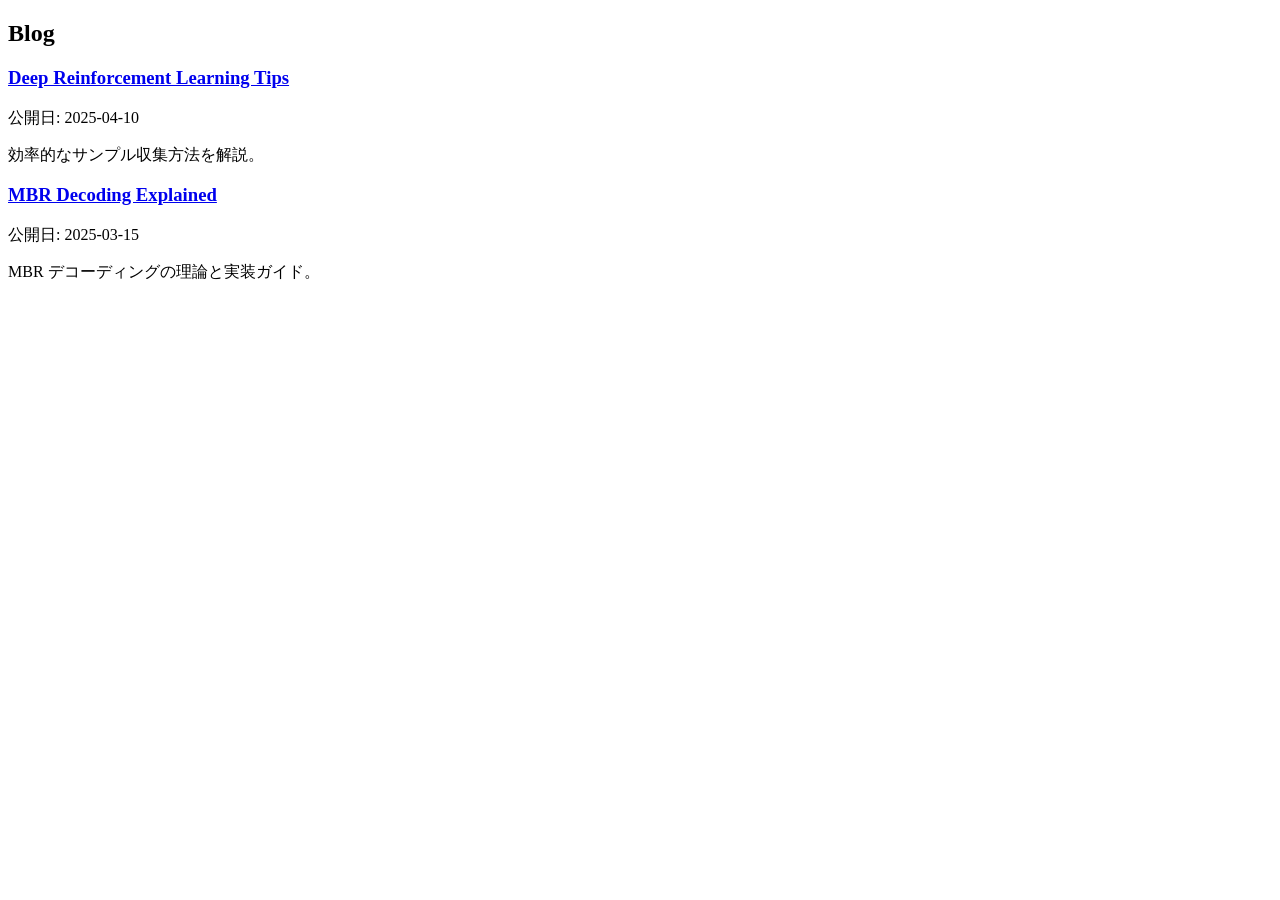
==== blog/index.html @ df0d0800 "add" ====
<!DOCTYPE html>
<html lang="ja">
<head>
  <!-- head部分は index.html と同じ -->
</head>
<body>
  <!-- header, nav は同じ -->
  
  <section id="blog-list" class="card">
    <h2>Blog</h2>
    <div class="grid">
      <div class="card">
        <h3><a href="post-deep-rl.html">Deep Reinforcement Learning Tips</a></h3>
        <p>公開日: 2025-04-10</p>
        <p>効率的なサンプル収集方法を解説。</p>
      </div>
      <div class="card">
        <h3><a href="post-mbr.html">MBR Decoding Explained</a></h3>
        <p>公開日: 2025-03-15</p>
        <p>MBR デコーディングの理論と実装ガイド。</p>
      </div>
    </div>
  </section>

  <!-- footer は同じ -->
</body>
</html>
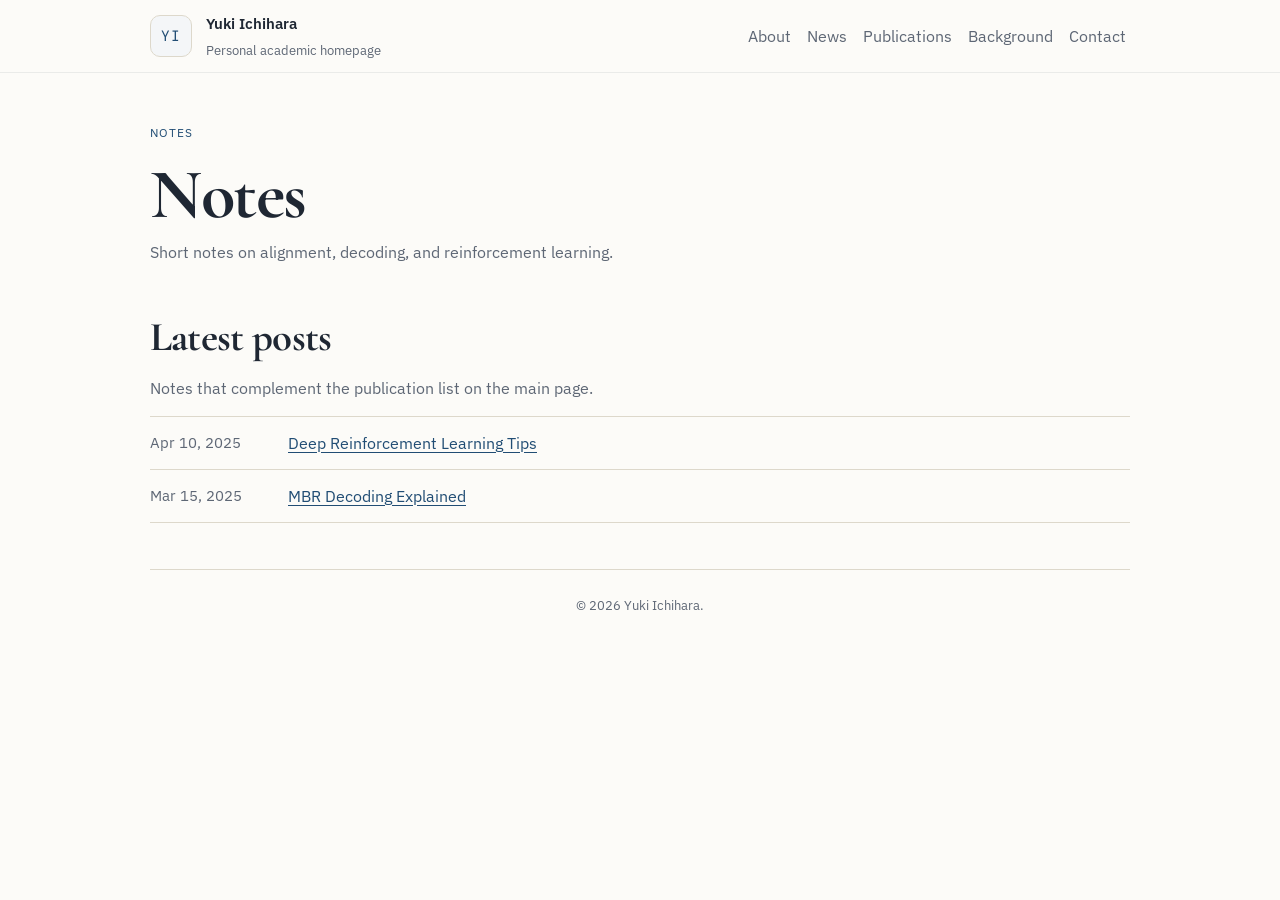
==== commit ad7fb4c2: "add" ====
--- a/blog/index.html
+++ b/blog/index.html
@@ -1,27 +1,83 @@
 <!DOCTYPE html>
-<html lang="ja">
+<html lang="en">
 <head>
-  <!-- head部分は index.html と同じ -->
+  <meta charset="UTF-8" />
+  <meta name="viewport" content="width=device-width, initial-scale=1" />
+  <meta
+    name="description"
+    content="Research notes by Yuki Ichihara on language model alignment, decoding, and reinforcement learning."
+  />
+  <title>Notes | Yuki Ichihara</title>
+  <link rel="preconnect" href="https://fonts.googleapis.com" />
+  <link rel="preconnect" href="https://fonts.gstatic.com" crossorigin />
+  <link
+    href="https://fonts.googleapis.com/css2?family=Cormorant+Garamond:wght@500;600;700&family=IBM+Plex+Sans:wght@400;500;600;700&family=JetBrains+Mono:wght@400;600&display=swap"
+    rel="stylesheet"
+  />
+  <link rel="stylesheet" href="../site.css" />
 </head>
 <body>
-  <!-- header, nav は同じ -->
-  
-  <section id="blog-list" class="card">
-    <h2>Blog</h2>
-    <div class="grid">
-      <div class="card">
-        <h3><a href="post-deep-rl.html">Deep Reinforcement Learning Tips</a></h3>
-        <p>公開日: 2025-04-10</p>
-        <p>効率的なサンプル収集方法を解説。</p>
+  <header class="site-header">
+    <div class="shell site-header-inner">
+      <a class="brand" href="../index.en.html" aria-label="Yuki Ichihara home">
+        <span class="brand-mark">YI</span>
+        <span class="brand-copy">
+          <strong>Yuki Ichihara</strong>
+          <span>Personal academic homepage</span>
+        </span>
+      </a>
+      <nav class="site-nav" data-nav aria-label="Primary navigation">
+        <a href="../index.en.html#about">About</a>
+        <a href="../index.en.html#news">News</a>
+        <a href="../index.en.html#work">Publications</a>
+        <a href="../index.en.html#timeline">Background</a>
+        <a href="../index.en.html#contact">Contact</a>
+      </nav>
+    </div>
+  </header>
+
+  <main>
+    <section class="hero">
+      <div class="shell">
+        <div class="hero-card" data-reveal>
+          <span class="eyebrow">Notes</span>
+          <h1 class="page-title">Notes</h1>
+          <p class="page-lead">
+            Short notes on alignment, decoding, and reinforcement learning.
+          </p>
+        </div>
       </div>
-      <div class="card">
-        <h3><a href="post-mbr.html">MBR Decoding Explained</a></h3>
-        <p>公開日: 2025-03-15</p>
-        <p>MBR デコーディングの理論と実装ガイド。</p>
+    </section>
+
+    <section class="section">
+      <div class="shell">
+        <div class="section-heading" data-reveal>
+          <div>
+            <h2>Latest posts</h2>
+            <p>
+              Notes that complement the publication list on the main page.
+            </p>
+          </div>
+        </div>
+
+        <div class="post-table" data-reveal>
+          <div class="post-row">
+            <time>Apr 10, 2025</time>
+            <a href="post-deep-rl.html">Deep Reinforcement Learning Tips</a>
+          </div>
+          <div class="post-row">
+            <time>Mar 15, 2025</time>
+            <a href="post-mbr.html">MBR Decoding Explained</a>
+          </div>
+        </div>
       </div>
-    </div>
-  </section>
+    </section>
+  </main>
 
-  <!-- footer は同じ -->
+  <footer class="site-footer shell">
+    <small>&copy; 2026 Yuki Ichihara.</small>
+  </footer>
+
+  <script src="../site.js"></script>
 </body>
 </html>
--- a/site.css
+++ b/site.css
@@ -0,0 +1,840 @@
+:root {
+  --bg: #f8f7f3;
+  --bg-soft: #f1efe8;
+  --panel: #ffffff;
+  --panel-strong: #ffffff;
+  --text: #1f2733;
+  --muted: #5e6775;
+  --accent: #214d74;
+  --accent-soft: #edf2f7;
+  --border: #ddd8cb;
+  --shadow: 0 8px 24px rgba(31, 39, 51, 0.05);
+  --radius-xl: 18px;
+  --radius-lg: 14px;
+  --radius-md: 10px;
+  --max-width: 980px;
+  --nav-height: 72px;
+}
+
+*,
+*::before,
+*::after {
+  box-sizing: border-box;
+}
+
+html {
+  scroll-behavior: smooth;
+  scroll-padding-top: calc(var(--nav-height) + 18px);
+}
+
+body {
+  margin: 0;
+  min-height: 100vh;
+  background: #fcfbf8;
+  color: var(--text);
+  font-family: "IBM Plex Sans", sans-serif;
+  line-height: 1.75;
+  -webkit-font-smoothing: antialiased;
+  text-rendering: optimizeLegibility;
+}
+
+[id] {
+  scroll-margin-top: calc(var(--nav-height) + 18px);
+}
+
+a {
+  color: inherit;
+  text-decoration: none;
+}
+
+a:focus-visible,
+button:focus-visible {
+  outline: 2px solid var(--accent);
+  outline-offset: 3px;
+}
+
+img {
+  display: block;
+  max-width: 100%;
+}
+
+button {
+  font: inherit;
+}
+
+.shell {
+  width: min(calc(100% - 32px), var(--max-width));
+  margin: 0 auto;
+}
+
+.site-header {
+  position: sticky;
+  top: 0;
+  z-index: 30;
+  background: rgba(252, 251, 248, 0.94);
+  backdrop-filter: blur(8px);
+  border-bottom: 1px solid rgba(31, 39, 51, 0.08);
+}
+
+.site-header-inner {
+  min-height: var(--nav-height);
+  display: flex;
+  align-items: center;
+  justify-content: space-between;
+  gap: 24px;
+}
+
+.brand {
+  display: inline-flex;
+  align-items: center;
+  gap: 14px;
+}
+
+.brand-mark {
+  width: 42px;
+  height: 42px;
+  border-radius: 10px;
+  border: 1px solid var(--border);
+  background: #f4f6f8;
+  color: var(--accent);
+  display: grid;
+  place-items: center;
+  font-family: "JetBrains Mono", monospace;
+  font-size: 0.9rem;
+  letter-spacing: 0.08em;
+}
+
+.brand-copy {
+  display: flex;
+  flex-direction: column;
+  gap: 2px;
+}
+
+.brand-copy strong {
+  font-size: 0.96rem;
+  font-weight: 600;
+}
+
+.brand-copy span {
+  color: var(--muted);
+  font-size: 0.84rem;
+}
+
+.site-nav {
+  display: flex;
+  align-items: center;
+  gap: 8px;
+  flex-wrap: wrap;
+}
+
+.site-nav a {
+  padding: 8px 4px;
+  border-radius: 0;
+  color: var(--muted);
+  border-bottom: 1px solid transparent;
+  transition: color 160ms ease, border-color 160ms ease;
+}
+
+.site-nav a:hover,
+.site-nav a.is-active {
+  color: var(--accent);
+  background: transparent;
+  border-color: var(--accent);
+}
+
+.site-nav a:focus-visible,
+.button:focus-visible,
+.button-secondary:focus-visible,
+.card-link:focus-visible,
+.pub-link:focus-visible,
+.chip:focus-visible {
+  outline: none;
+  border-color: var(--accent);
+}
+
+.hero {
+  padding: 44px 0 18px;
+}
+
+.about-layout {
+  display: grid;
+  grid-template-columns: minmax(0, 1fr) 220px;
+  gap: 28px;
+  align-items: start;
+}
+
+.about-main {
+  min-width: 0;
+}
+
+.about-side {
+  display: flex;
+  justify-content: flex-end;
+}
+
+.hero-grid {
+  display: grid;
+  grid-template-columns: minmax(0, 1.55fr) minmax(240px, 0.75fr);
+  gap: 28px;
+  align-items: start;
+}
+
+.hero-card,
+.glass-card {
+  border-radius: 0;
+  background: transparent;
+  border: 0;
+  box-shadow: none;
+}
+
+.hero-card {
+  padding: 0;
+}
+
+.eyebrow {
+  display: inline-flex;
+  align-items: center;
+  padding: 0 0 6px;
+  border-radius: 0;
+  background: transparent;
+  color: var(--accent);
+  font-size: 0.78rem;
+  letter-spacing: 0.08em;
+  text-transform: uppercase;
+}
+
+.hero-subtitle {
+  margin: 4px 0 18px;
+  color: var(--muted);
+  font-size: 1.02rem;
+}
+
+.hero-links {
+  display: flex;
+  flex-wrap: wrap;
+  gap: 10px;
+  align-items: center;
+  margin: 0 0 16px;
+  color: var(--muted);
+}
+
+.inline-link {
+  color: var(--accent);
+  text-decoration: underline;
+  text-underline-offset: 0.16em;
+}
+
+.hero h1,
+.page-title {
+  margin: 10px 0 8px;
+  font-family: "Cormorant Garamond", serif;
+  font-size: clamp(3rem, 6vw, 4.4rem);
+  line-height: 1;
+  letter-spacing: -0.02em;
+}
+
+.hero p.lead,
+.page-lead {
+  max-width: 700px;
+  margin: 0;
+  font-size: 1rem;
+  color: var(--muted);
+}
+
+.hero-actions {
+  margin-top: 18px;
+  display: flex;
+  flex-wrap: wrap;
+  gap: 14px;
+}
+
+.button,
+.button-secondary {
+  display: inline-flex;
+  align-items: center;
+  justify-content: center;
+  gap: 10px;
+  min-height: auto;
+  padding: 0 0 2px;
+  border-radius: 0;
+  border: 0;
+  border-bottom: 1px solid transparent;
+  transition: color 160ms ease, border-color 160ms ease;
+}
+
+.button {
+  background: transparent;
+  color: var(--accent);
+  font-weight: 600;
+}
+
+.button-secondary {
+  background: transparent;
+  color: var(--text);
+}
+
+.button:hover,
+.button-secondary:hover,
+.chip:hover,
+.pub-link:hover,
+.card-link:hover {
+  border-color: currentColor;
+}
+
+.hero-meta {
+  height: auto;
+  padding: 0;
+  display: grid;
+  gap: 14px;
+}
+
+.portrait {
+  border-radius: 8px;
+  overflow: hidden;
+  border: 1px solid var(--border);
+  background: var(--bg-soft);
+}
+
+.portrait-academic {
+  width: 220px;
+}
+
+.hero-stack {
+  display: grid;
+  gap: 12px;
+}
+
+.hero-stat {
+  display: grid;
+  grid-template-columns: 72px 1fr;
+  gap: 10px;
+  align-items: start;
+  padding-top: 10px;
+  border-top: 1px solid var(--border);
+}
+
+.hero-stat:first-of-type {
+  border-top: 0;
+  padding-top: 0;
+}
+
+.hero-stat span {
+  color: var(--accent);
+  font-family: "JetBrains Mono", monospace;
+  font-size: 0.8rem;
+}
+
+.hero-stat strong {
+  display: block;
+  margin-bottom: 4px;
+  font-size: 1rem;
+}
+
+.section {
+  padding: 18px 0;
+}
+
+.section-heading {
+  display: flex;
+  align-items: end;
+  justify-content: space-between;
+  gap: 20px;
+  margin-bottom: 14px;
+}
+
+.section-heading h2 {
+  margin: 0;
+  font-family: "Cormorant Garamond", serif;
+  font-size: clamp(2rem, 4vw, 2.55rem);
+  letter-spacing: -0.02em;
+}
+
+.section-heading p {
+  max-width: 560px;
+  margin: 0;
+  color: var(--muted);
+}
+
+.news-table,
+.post-table {
+  display: grid;
+  border-top: 1px solid var(--border);
+}
+
+.news-row,
+.post-row {
+  display: grid;
+  grid-template-columns: 120px 1fr;
+  gap: 18px;
+  padding: 12px 0;
+  border-bottom: 1px solid var(--border);
+}
+
+.news-row time,
+.post-row time {
+  color: var(--muted);
+  font-size: 0.95rem;
+  white-space: nowrap;
+}
+
+.post-row a {
+  color: var(--accent);
+  text-decoration: underline;
+  text-underline-offset: 0.16em;
+}
+
+.grid-3,
+.grid-2 {
+  display: grid;
+  gap: 16px;
+}
+
+.grid-3 {
+  grid-template-columns: repeat(3, minmax(0, 1fr));
+}
+
+.grid-2 {
+  grid-template-columns: repeat(2, minmax(0, 1fr));
+}
+
+.feature-card,
+.timeline-card,
+.post-card,
+.quick-card,
+.pub-card,
+.contact-card {
+  border-radius: 8px;
+  background: var(--panel);
+  border: 1px solid var(--border);
+  box-shadow: none;
+}
+
+.feature-card,
+.timeline-card,
+.post-card,
+.quick-card,
+.contact-card {
+  padding: 20px;
+}
+
+.feature-card h3,
+.timeline-card h3,
+.post-card h3,
+.quick-card h3,
+.contact-card h3 {
+  margin: 0 0 10px;
+  font-size: 1.08rem;
+}
+
+.feature-card p,
+.timeline-card p,
+.post-card p,
+.quick-card p,
+.contact-card p,
+.card-list,
+.meta-list {
+  color: var(--muted);
+}
+
+.tag-row,
+.meta-list,
+.filter-row,
+.pub-actions,
+.inline-links {
+  display: flex;
+  flex-wrap: wrap;
+  gap: 10px;
+}
+
+.tag,
+.chip,
+.venue-pill {
+  display: inline-flex;
+  align-items: center;
+  gap: 8px;
+  padding: 6px 11px;
+  border-radius: 999px;
+  font-size: 0.83rem;
+}
+
+.tag,
+.venue-pill {
+  color: var(--muted);
+  background: #f7f6f2;
+  border: 1px solid var(--border);
+}
+
+.chip {
+  cursor: pointer;
+  color: var(--muted);
+  background: #fbfaf7;
+  border: 1px solid var(--border);
+}
+
+.chip.is-active {
+  color: var(--accent);
+  background: var(--accent-soft);
+  border-color: #cfd8e2;
+}
+
+.publication-board {
+  display: grid;
+  gap: 12px;
+}
+
+.pub-list {
+  margin: 0;
+  padding-left: 1.4rem;
+}
+
+.pub-entry {
+  padding: 0 0 18px 8px;
+  margin-bottom: 18px;
+  border-bottom: 1px solid var(--border);
+}
+
+.pub-entry:last-child {
+  margin-bottom: 0;
+}
+
+.pub-entry-title {
+  font-size: 1.06rem;
+  line-height: 1.5;
+  font-weight: 600;
+  margin-bottom: 6px;
+}
+
+.pub-entry-authors,
+.pub-entry-venue {
+  color: var(--muted);
+  margin-bottom: 6px;
+}
+
+.pub-card {
+  padding: 14px 0;
+  display: grid;
+  grid-template-columns: 112px minmax(0, 1fr);
+  gap: 18px;
+  border-left: 0;
+  border-right: 0;
+  border-top: 0;
+  border-radius: 0;
+}
+
+.pub-card[hidden] {
+  display: none;
+}
+
+.pub-thumb {
+  width: 100%;
+  height: 100%;
+  min-height: 96px;
+  object-fit: cover;
+  border-radius: 6px;
+  border: 1px solid var(--border);
+  background: var(--bg-soft);
+}
+
+.pub-copy h3 {
+  margin: 0 0 6px;
+  font-size: 1.08rem;
+  line-height: 1.45;
+}
+
+.pub-meta {
+  color: var(--muted);
+  margin-bottom: 10px;
+}
+
+.pub-copy p {
+  margin: 0 0 10px;
+  color: #465063;
+}
+
+.pub-link,
+.card-link {
+  display: inline-flex;
+  align-items: center;
+  gap: 8px;
+  padding: 0 0 2px;
+  border-radius: 0;
+  border: 0;
+  border-bottom: 1px solid transparent;
+  color: var(--accent);
+  background: transparent;
+}
+
+.pub-note {
+  display: inline-flex;
+  align-items: center;
+  padding: 0;
+  border-radius: 0;
+  border: 0;
+  color: var(--muted);
+  background: transparent;
+}
+
+.metrics {
+  display: grid;
+  gap: 12px;
+}
+
+.metric {
+  padding: 14px 0;
+  border-radius: 0;
+  background: transparent;
+  border: 1px solid var(--border);
+  border-left: 0;
+  border-right: 0;
+}
+
+.metric:first-child {
+  padding-top: 0;
+  border-top: 0;
+}
+
+.metric strong {
+  display: block;
+  margin-bottom: 6px;
+  font-family: "JetBrains Mono", monospace;
+  color: var(--accent);
+}
+
+.timeline {
+  display: grid;
+  gap: 14px;
+}
+
+.timeline-item {
+  display: grid;
+  grid-template-columns: 140px 1fr;
+  gap: 16px;
+  padding-top: 14px;
+  border-top: 1px solid var(--border);
+}
+
+.timeline-item:first-child {
+  padding-top: 0;
+  border-top: 0;
+}
+
+.timeline-item time {
+  color: var(--accent);
+  font-family: "JetBrains Mono", monospace;
+  font-size: 0.83rem;
+}
+
+.timeline-item strong {
+  display: block;
+  margin-bottom: 4px;
+}
+
+.note-banner {
+  padding: 16px 0 0;
+  border-radius: 0;
+  background: transparent;
+  border: 0;
+  border-top: 1px solid var(--border);
+  box-shadow: none;
+}
+
+.article-shell {
+  padding: 32px 0 64px;
+}
+
+.article-card {
+  width: min(calc(100% - 32px), 820px);
+  margin: 0 auto;
+  padding: 28px 0 0;
+  border-radius: 0;
+  background: #fff;
+  border: 0;
+  box-shadow: none;
+}
+
+.article-card .meta-list {
+  margin-bottom: 22px;
+}
+
+.article-card h1 {
+  margin: 16px 0 14px;
+  font-family: "Cormorant Garamond", serif;
+  font-size: clamp(2.6rem, 6vw, 3.8rem);
+  line-height: 1;
+  letter-spacing: -0.03em;
+}
+
+.article-card h2 {
+  margin: 30px 0 12px;
+  font-family: "Cormorant Garamond", serif;
+  font-size: 1.9rem;
+  letter-spacing: -0.02em;
+}
+
+.article-card p,
+.article-card li {
+  color: #35425a;
+}
+
+.article-card ul,
+.article-card ol {
+  padding-left: 1.35rem;
+}
+
+.article-card pre {
+  margin: 18px 0;
+  padding: 16px 18px;
+  overflow-x: auto;
+  border-radius: 6px;
+  background: #172033;
+  border: 1px solid #22304d;
+  color: #edf3ff;
+}
+
+.article-card code,
+.mono {
+  font-family: "JetBrains Mono", monospace;
+  font-size: 0.93em;
+}
+
+.article-back {
+  display: inline-flex;
+  align-items: center;
+  gap: 10px;
+  color: var(--muted);
+}
+
+.article-back:hover {
+  color: var(--accent);
+}
+
+.article-back:focus-visible {
+  outline: 2px solid var(--accent);
+  outline-offset: 4px;
+}
+
+.article-card a {
+  color: var(--accent);
+  text-decoration: underline;
+  text-underline-offset: 0.16em;
+}
+
+.article-card a:hover {
+  color: #173f61;
+}
+
+.contact-grid {
+  display: grid;
+  grid-template-columns: minmax(0, 1.2fr) minmax(240px, 0.8fr);
+  gap: 18px;
+}
+
+.contact-list {
+  display: grid;
+  gap: 12px;
+}
+
+.contact-line {
+  display: flex;
+  flex-wrap: wrap;
+  gap: 10px;
+  align-items: center;
+}
+
+.contact-label {
+  min-width: 96px;
+  color: var(--muted);
+}
+
+.site-footer {
+  padding: 20px 0 36px;
+  color: var(--muted);
+  text-align: center;
+  border-top: 1px solid var(--border);
+  margin-top: 28px;
+}
+
+[data-reveal] {
+  opacity: 1;
+  transform: none;
+}
+
+@media (max-width: 960px) {
+  .about-layout,
+  .hero-grid,
+  .grid-3,
+  .grid-2,
+  .contact-grid,
+  .pub-card,
+  .timeline-item {
+    grid-template-columns: 1fr;
+  }
+
+  .hero-card,
+  .hero-meta,
+  .feature-card,
+  .timeline-card,
+  .post-card,
+  .quick-card,
+  .pub-card,
+  .contact-card,
+  .article-card {
+    padding: 18px;
+  }
+
+  .pub-thumb {
+    min-height: 150px;
+  }
+}
+
+@media (max-width: 760px) {
+  .site-header-inner {
+    padding: 14px 0;
+    align-items: flex-start;
+    flex-wrap: wrap;
+  }
+
+  .site-nav {
+    display: flex;
+    width: 100%;
+    padding-top: 12px;
+  }
+
+  .site-nav a {
+    width: auto;
+    padding: 6px 0;
+  }
+
+  .hero {
+    padding-top: 28px;
+  }
+
+  .news-row,
+  .post-row {
+    grid-template-columns: 1fr;
+    gap: 6px;
+  }
+
+  .hero h1,
+  .page-title {
+    font-size: clamp(2.3rem, 12vw, 3.6rem);
+  }
+
+  .section-heading {
+    align-items: start;
+    flex-direction: column;
+  }
+
+  .article-shell {
+    padding-top: 28px;
+  }
+
+  .article-card {
+    width: min(calc(100% - 20px), 820px);
+    padding: 24px 20px 26px;
+  }
+
+  .portrait-academic {
+    width: min(220px, 100%);
+  }
+}
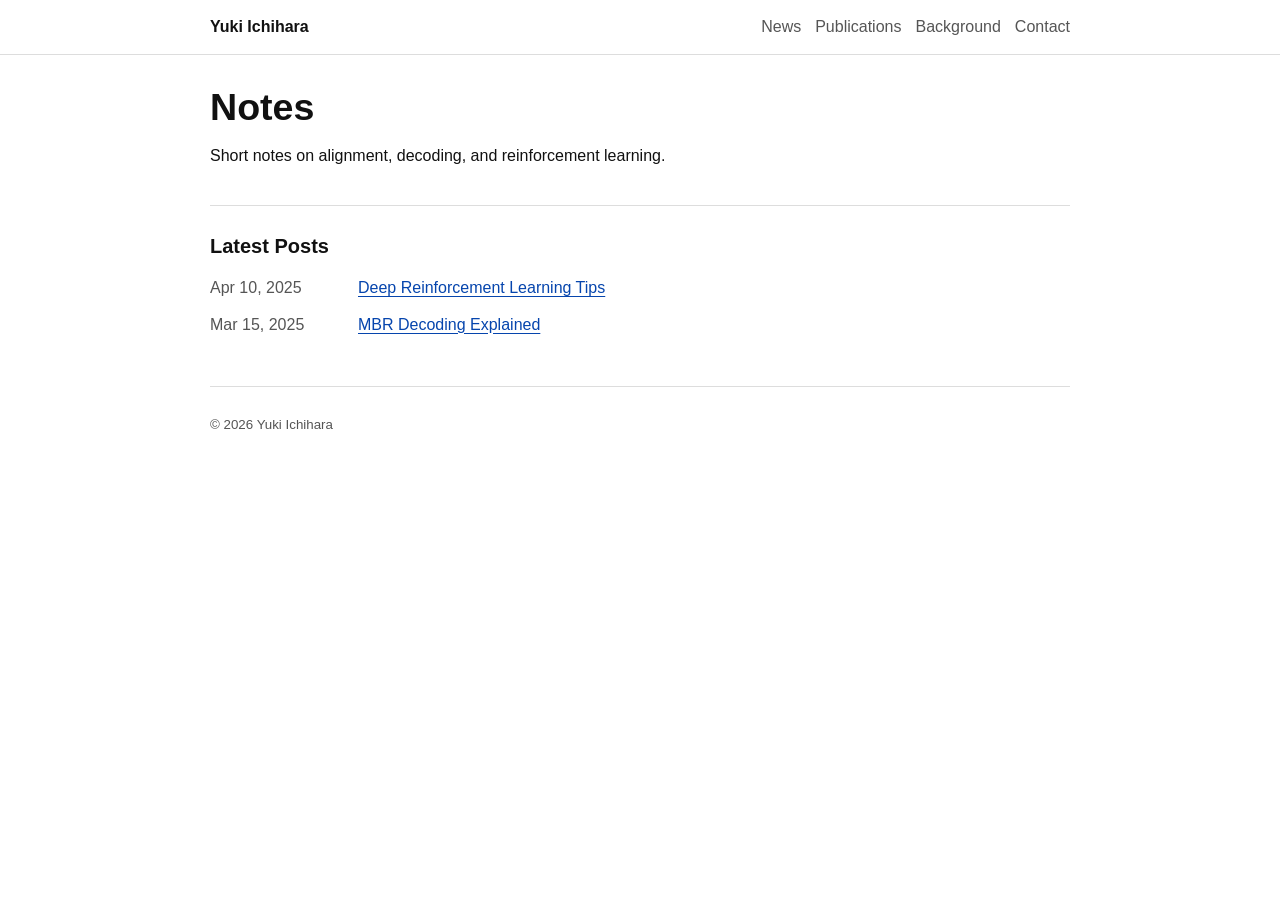
==== commit 9c9fd164: "add" ====
--- a/blog/index.html
+++ b/blog/index.html
@@ -8,76 +8,46 @@
     content="Research notes by Yuki Ichihara on language model alignment, decoding, and reinforcement learning."
   />
   <title>Notes | Yuki Ichihara</title>
-  <link rel="preconnect" href="https://fonts.googleapis.com" />
-  <link rel="preconnect" href="https://fonts.gstatic.com" crossorigin />
-  <link
-    href="https://fonts.googleapis.com/css2?family=Cormorant+Garamond:wght@500;600;700&family=IBM+Plex+Sans:wght@400;500;600;700&family=JetBrains+Mono:wght@400;600&display=swap"
-    rel="stylesheet"
-  />
   <link rel="stylesheet" href="../site.css" />
 </head>
 <body>
   <header class="site-header">
-    <div class="shell site-header-inner">
-      <a class="brand" href="../index.en.html" aria-label="Yuki Ichihara home">
-        <span class="brand-mark">YI</span>
-        <span class="brand-copy">
-          <strong>Yuki Ichihara</strong>
-          <span>Personal academic homepage</span>
-        </span>
-      </a>
-      <nav class="site-nav" data-nav aria-label="Primary navigation">
-        <a href="../index.en.html#about">About</a>
+    <div class="shell header-row">
+      <a class="site-title" href="../index.en.html">Yuki Ichihara</a>
+      <nav class="site-nav" aria-label="Primary navigation">
         <a href="../index.en.html#news">News</a>
-        <a href="../index.en.html#work">Publications</a>
-        <a href="../index.en.html#timeline">Background</a>
+        <a href="../index.en.html#publications">Publications</a>
+        <a href="../index.en.html#background">Background</a>
         <a href="../index.en.html#contact">Contact</a>
       </nav>
     </div>
   </header>
 
-  <main>
-    <section class="hero">
-      <div class="shell">
-        <div class="hero-card" data-reveal>
-          <span class="eyebrow">Notes</span>
-          <h1 class="page-title">Notes</h1>
-          <p class="page-lead">
-            Short notes on alignment, decoding, and reinforcement learning.
-          </p>
-        </div>
+  <main class="shell">
+    <section class="intro">
+      <div>
+        <h1>Notes</h1>
+        <p>Short notes on alignment, decoding, and reinforcement learning.</p>
       </div>
     </section>
 
-    <section class="section">
-      <div class="shell">
-        <div class="section-heading" data-reveal>
-          <div>
-            <h2>Latest posts</h2>
-            <p>
-              Notes that complement the publication list on the main page.
-            </p>
-          </div>
-        </div>
-
-        <div class="post-table" data-reveal>
-          <div class="post-row">
-            <time>Apr 10, 2025</time>
-            <a href="post-deep-rl.html">Deep Reinforcement Learning Tips</a>
-          </div>
-          <div class="post-row">
-            <time>Mar 15, 2025</time>
-            <a href="post-mbr.html">MBR Decoding Explained</a>
-          </div>
-        </div>
+    <section>
+      <h2>Latest Posts</h2>
+      <div class="dated-list">
+        <p>
+          <time>Apr 10, 2025</time>
+          <a href="post-deep-rl.html">Deep Reinforcement Learning Tips</a>
+        </p>
+        <p>
+          <time>Mar 15, 2025</time>
+          <a href="post-mbr.html">MBR Decoding Explained</a>
+        </p>
       </div>
     </section>
   </main>
 
   <footer class="site-footer shell">
-    <small>&copy; 2026 Yuki Ichihara.</small>
+    <small>&copy; 2026 Yuki Ichihara</small>
   </footer>
-
-  <script src="../site.js"></script>
 </body>
 </html>
--- a/site.css
+++ b/site.css
@@ -1,19 +1,10 @@
 :root {
-  --bg: #f8f7f3;
-  --bg-soft: #f1efe8;
-  --panel: #ffffff;
-  --panel-strong: #ffffff;
-  --text: #1f2733;
-  --muted: #5e6775;
-  --accent: #214d74;
-  --accent-soft: #edf2f7;
-  --border: #ddd8cb;
-  --shadow: 0 8px 24px rgba(31, 39, 51, 0.05);
-  --radius-xl: 18px;
-  --radius-lg: 14px;
-  --radius-md: 10px;
-  --max-width: 980px;
-  --nav-height: 72px;
+  --bg: #ffffff;
+  --text: #111111;
+  --muted: #555555;
+  --link: #0645ad;
+  --border: #dddddd;
+  --shell: 860px;
 }
 
 *,
@@ -24,33 +15,15 @@
 
 html {
   scroll-behavior: smooth;
-  scroll-padding-top: calc(var(--nav-height) + 18px);
 }
 
 body {
   margin: 0;
-  min-height: 100vh;
-  background: #fcfbf8;
+  background: var(--bg);
   color: var(--text);
-  font-family: "IBM Plex Sans", sans-serif;
-  line-height: 1.75;
-  -webkit-font-smoothing: antialiased;
-  text-rendering: optimizeLegibility;
-}
-
-[id] {
-  scroll-margin-top: calc(var(--nav-height) + 18px);
-}
-
-a {
-  color: inherit;
-  text-decoration: none;
-}
-
-a:focus-visible,
-button:focus-visible {
-  outline: 2px solid var(--accent);
-  outline-offset: 3px;
+  font-family: -apple-system, BlinkMacSystemFont, "Segoe UI", sans-serif;
+  font-size: 16px;
+  line-height: 1.65;
 }
 
 img {
@@ -58,783 +31,252 @@
   max-width: 100%;
 }
 
-button {
-  font: inherit;
+a {
+  color: var(--link);
+  text-underline-offset: 0.18em;
+}
+
+a:focus-visible {
+  outline: 2px solid var(--link);
+  outline-offset: 3px;
 }
 
 .shell {
-  width: min(calc(100% - 32px), var(--max-width));
+  width: min(calc(100% - 32px), var(--shell));
   margin: 0 auto;
 }
 
 .site-header {
-  position: sticky;
-  top: 0;
-  z-index: 30;
-  background: rgba(252, 251, 248, 0.94);
-  backdrop-filter: blur(8px);
-  border-bottom: 1px solid rgba(31, 39, 51, 0.08);
-}
-
-.site-header-inner {
-  min-height: var(--nav-height);
+  border-bottom: 1px solid var(--border);
+}
+
+.header-row {
   display: flex;
   align-items: center;
   justify-content: space-between;
-  gap: 24px;
-}
-
-.brand {
-  display: inline-flex;
-  align-items: center;
-  gap: 14px;
-}
-
-.brand-mark {
-  width: 42px;
-  height: 42px;
-  border-radius: 10px;
-  border: 1px solid var(--border);
-  background: #f4f6f8;
-  color: var(--accent);
-  display: grid;
-  place-items: center;
-  font-family: "JetBrains Mono", monospace;
-  font-size: 0.9rem;
-  letter-spacing: 0.08em;
-}
-
-.brand-copy {
-  display: flex;
-  flex-direction: column;
-  gap: 2px;
-}
-
-.brand-copy strong {
-  font-size: 0.96rem;
-  font-weight: 600;
-}
-
-.brand-copy span {
-  color: var(--muted);
-  font-size: 0.84rem;
+  gap: 20px;
+  padding: 14px 0;
+}
+
+.site-title {
+  color: var(--text);
+  font-weight: 700;
+  text-decoration: none;
 }
 
 .site-nav {
-  display: flex;
-  align-items: center;
-  gap: 8px;
-  flex-wrap: wrap;
-}
-
-.site-nav a {
-  padding: 8px 4px;
-  border-radius: 0;
-  color: var(--muted);
-  border-bottom: 1px solid transparent;
-  transition: color 160ms ease, border-color 160ms ease;
-}
-
-.site-nav a:hover,
-.site-nav a.is-active {
-  color: var(--accent);
-  background: transparent;
-  border-color: var(--accent);
-}
-
-.site-nav a:focus-visible,
-.button:focus-visible,
-.button-secondary:focus-visible,
-.card-link:focus-visible,
-.pub-link:focus-visible,
-.chip:focus-visible {
-  outline: none;
-  border-color: var(--accent);
-}
-
-.hero {
-  padding: 44px 0 18px;
-}
-
-.about-layout {
-  display: grid;
-  grid-template-columns: minmax(0, 1fr) 220px;
-  gap: 28px;
-  align-items: start;
-}
-
-.about-main {
-  min-width: 0;
-}
-
-.about-side {
-  display: flex;
-  justify-content: flex-end;
-}
-
-.hero-grid {
-  display: grid;
-  grid-template-columns: minmax(0, 1.55fr) minmax(240px, 0.75fr);
-  gap: 28px;
-  align-items: start;
-}
-
-.hero-card,
-.glass-card {
-  border-radius: 0;
-  background: transparent;
-  border: 0;
-  box-shadow: none;
-}
-
-.hero-card {
-  padding: 0;
-}
-
-.eyebrow {
-  display: inline-flex;
-  align-items: center;
-  padding: 0 0 6px;
-  border-radius: 0;
-  background: transparent;
-  color: var(--accent);
-  font-size: 0.78rem;
-  letter-spacing: 0.08em;
-  text-transform: uppercase;
-}
-
-.hero-subtitle {
-  margin: 4px 0 18px;
-  color: var(--muted);
-  font-size: 1.02rem;
-}
-
-.hero-links {
-  display: flex;
-  flex-wrap: wrap;
-  gap: 10px;
-  align-items: center;
-  margin: 0 0 16px;
-  color: var(--muted);
-}
-
-.inline-link {
-  color: var(--accent);
-  text-decoration: underline;
-  text-underline-offset: 0.16em;
-}
-
-.hero h1,
-.page-title {
-  margin: 10px 0 8px;
-  font-family: "Cormorant Garamond", serif;
-  font-size: clamp(3rem, 6vw, 4.4rem);
-  line-height: 1;
-  letter-spacing: -0.02em;
-}
-
-.hero p.lead,
-.page-lead {
-  max-width: 700px;
-  margin: 0;
-  font-size: 1rem;
-  color: var(--muted);
-}
-
-.hero-actions {
-  margin-top: 18px;
   display: flex;
   flex-wrap: wrap;
   gap: 14px;
 }
 
-.button,
-.button-secondary {
-  display: inline-flex;
-  align-items: center;
-  justify-content: center;
-  gap: 10px;
-  min-height: auto;
-  padding: 0 0 2px;
-  border-radius: 0;
-  border: 0;
-  border-bottom: 1px solid transparent;
-  transition: color 160ms ease, border-color 160ms ease;
-}
-
-.button {
-  background: transparent;
-  color: var(--accent);
-  font-weight: 600;
-}
-
-.button-secondary {
-  background: transparent;
-  color: var(--text);
-}
-
-.button:hover,
-.button-secondary:hover,
-.chip:hover,
-.pub-link:hover,
-.card-link:hover {
-  border-color: currentColor;
-}
-
-.hero-meta {
-  height: auto;
-  padding: 0;
-  display: grid;
-  gap: 14px;
-}
-
-.portrait {
-  border-radius: 8px;
-  overflow: hidden;
-  border: 1px solid var(--border);
-  background: var(--bg-soft);
-}
-
-.portrait-academic {
-  width: 220px;
-}
-
-.hero-stack {
-  display: grid;
-  gap: 12px;
-}
-
-.hero-stat {
-  display: grid;
-  grid-template-columns: 72px 1fr;
-  gap: 10px;
-  align-items: start;
-  padding-top: 10px;
+.site-nav a {
+  color: var(--muted);
+  text-decoration: none;
+}
+
+.site-nav a:hover {
+  color: var(--link);
+}
+
+main {
+  padding: 32px 0 24px;
+}
+
+section {
+  padding: 24px 0;
   border-top: 1px solid var(--border);
 }
 
-.hero-stat:first-of-type {
+main > section:first-child {
   border-top: 0;
   padding-top: 0;
 }
 
-.hero-stat span {
-  color: var(--accent);
-  font-family: "JetBrains Mono", monospace;
-  font-size: 0.8rem;
-}
-
-.hero-stat strong {
-  display: block;
-  margin-bottom: 4px;
+.intro {
+  display: grid;
+  grid-template-columns: minmax(0, 1fr) 180px;
+  gap: 32px;
+  align-items: start;
+}
+
+h1,
+h2,
+h3,
+p {
+  margin-top: 0;
+}
+
+h1 {
+  margin-bottom: 14px;
+  font-size: 2.35rem;
+  font-weight: 700;
+  line-height: 1.1;
+}
+
+h2 {
+  margin-bottom: 12px;
+  font-size: 1.25rem;
+}
+
+h3 {
+  margin-bottom: 10px;
   font-size: 1rem;
 }
 
-.section {
-  padding: 18px 0;
-}
-
-.section-heading {
-  display: flex;
-  align-items: end;
-  justify-content: space-between;
-  gap: 20px;
-  margin-bottom: 14px;
-}
-
-.section-heading h2 {
+h3:not(:first-child) {
+  margin-top: 24px;
+}
+
+p {
+  margin-bottom: 12px;
+}
+
+.portrait {
+  width: 180px;
+  border: 1px solid var(--border);
+}
+
+.link-row {
+  display: flex;
+  flex-wrap: wrap;
+  gap: 10px 16px;
+}
+
+.dated-list {
+  display: grid;
+  gap: 10px;
+}
+
+.dated-list p {
+  display: grid;
+  grid-template-columns: 130px 1fr;
+  gap: 18px;
   margin: 0;
-  font-family: "Cormorant Garamond", serif;
-  font-size: clamp(2rem, 4vw, 2.55rem);
-  letter-spacing: -0.02em;
-}
-
-.section-heading p {
-  max-width: 560px;
-  margin: 0;
-  color: var(--muted);
-}
-
-.news-table,
-.post-table {
-  display: grid;
-  border-top: 1px solid var(--border);
-}
-
-.news-row,
-.post-row {
-  display: grid;
-  grid-template-columns: 120px 1fr;
-  gap: 18px;
-  padding: 12px 0;
-  border-bottom: 1px solid var(--border);
-}
-
-.news-row time,
-.post-row time {
-  color: var(--muted);
-  font-size: 0.95rem;
+}
+
+time {
+  color: var(--muted);
   white-space: nowrap;
 }
 
-.post-row a {
-  color: var(--accent);
-  text-decoration: underline;
-  text-underline-offset: 0.16em;
-}
-
-.grid-3,
-.grid-2 {
-  display: grid;
-  gap: 16px;
-}
-
-.grid-3 {
-  grid-template-columns: repeat(3, minmax(0, 1fr));
-}
-
-.grid-2 {
-  grid-template-columns: repeat(2, minmax(0, 1fr));
-}
-
-.feature-card,
-.timeline-card,
-.post-card,
-.quick-card,
-.pub-card,
-.contact-card {
-  border-radius: 8px;
-  background: var(--panel);
-  border: 1px solid var(--border);
-  box-shadow: none;
-}
-
-.feature-card,
-.timeline-card,
-.post-card,
-.quick-card,
-.contact-card {
-  padding: 20px;
-}
-
-.feature-card h3,
-.timeline-card h3,
-.post-card h3,
-.quick-card h3,
-.contact-card h3 {
-  margin: 0 0 10px;
-  font-size: 1.08rem;
-}
-
-.feature-card p,
-.timeline-card p,
-.post-card p,
-.quick-card p,
-.contact-card p,
-.card-list,
-.meta-list {
-  color: var(--muted);
-}
-
-.tag-row,
-.meta-list,
-.filter-row,
-.pub-actions,
-.inline-links {
-  display: flex;
-  flex-wrap: wrap;
-  gap: 10px;
-}
-
-.tag,
-.chip,
-.venue-pill {
-  display: inline-flex;
-  align-items: center;
-  gap: 8px;
-  padding: 6px 11px;
-  border-radius: 999px;
-  font-size: 0.83rem;
-}
-
-.tag,
-.venue-pill {
-  color: var(--muted);
-  background: #f7f6f2;
-  border: 1px solid var(--border);
-}
-
-.chip {
-  cursor: pointer;
-  color: var(--muted);
-  background: #fbfaf7;
-  border: 1px solid var(--border);
-}
-
-.chip.is-active {
-  color: var(--accent);
-  background: var(--accent-soft);
-  border-color: #cfd8e2;
-}
-
-.publication-board {
-  display: grid;
-  gap: 12px;
-}
-
-.pub-list {
+.publication-list {
   margin: 0;
   padding-left: 1.4rem;
 }
 
-.pub-entry {
-  padding: 0 0 18px 8px;
-  margin-bottom: 18px;
-  border-bottom: 1px solid var(--border);
-}
-
-.pub-entry:last-child {
+.publication-list li {
+  margin-bottom: 14px;
+  padding-left: 4px;
+}
+
+.publication-list li:last-child {
   margin-bottom: 0;
 }
 
-.pub-entry-title {
-  font-size: 1.06rem;
-  line-height: 1.5;
-  font-weight: 600;
-  margin-bottom: 6px;
-}
-
-.pub-entry-authors,
-.pub-entry-venue {
-  color: var(--muted);
-  margin-bottom: 6px;
-}
-
-.pub-card {
-  padding: 14px 0;
-  display: grid;
-  grid-template-columns: 112px minmax(0, 1fr);
-  gap: 18px;
-  border-left: 0;
-  border-right: 0;
-  border-top: 0;
-  border-radius: 0;
-}
-
-.pub-card[hidden] {
-  display: none;
-}
-
-.pub-thumb {
-  width: 100%;
-  height: 100%;
-  min-height: 96px;
-  object-fit: cover;
-  border-radius: 6px;
+.publication-title,
+.publication-meta,
+.publication-links {
+  display: inline;
+}
+
+.publication-meta {
+  color: var(--muted);
+}
+
+.publication-list strong,
+.publication-title {
+  color: var(--text);
+}
+
+.publication-title {
+  font-weight: 700;
+}
+
+.publication-title::after {
+  content: ". ";
+}
+
+.publication-links {
+  white-space: nowrap;
+}
+
+.publication-links::before {
+  content: " ";
+}
+
+.publication-links a + a {
+  margin-left: 8px;
+}
+
+.two-column {
+  display: grid;
+  grid-template-columns: repeat(2, minmax(0, 1fr));
+  gap: 36px;
+}
+
+.site-footer {
+  padding: 24px 0 36px;
+  color: var(--muted);
+  border-top: 1px solid var(--border);
+}
+
+.article-shell {
+  width: min(calc(100% - 32px), 760px);
+  margin: 0 auto;
+  padding: 36px 0 56px;
+}
+
+.article-card h1 {
+  margin-top: 16px;
+}
+
+.article-card h2 {
+  margin-top: 30px;
+}
+
+.article-card pre {
+  overflow-x: auto;
+  padding: 16px;
+  background: #f7f7f7;
   border: 1px solid var(--border);
-  background: var(--bg-soft);
-}
-
-.pub-copy h3 {
-  margin: 0 0 6px;
-  font-size: 1.08rem;
-  line-height: 1.45;
-}
-
-.pub-meta {
-  color: var(--muted);
-  margin-bottom: 10px;
-}
-
-.pub-copy p {
-  margin: 0 0 10px;
-  color: #465063;
-}
-
-.pub-link,
-.card-link {
-  display: inline-flex;
-  align-items: center;
-  gap: 8px;
-  padding: 0 0 2px;
-  border-radius: 0;
-  border: 0;
-  border-bottom: 1px solid transparent;
-  color: var(--accent);
-  background: transparent;
-}
-
-.pub-note {
-  display: inline-flex;
-  align-items: center;
-  padding: 0;
-  border-radius: 0;
-  border: 0;
-  color: var(--muted);
-  background: transparent;
-}
-
-.metrics {
-  display: grid;
-  gap: 12px;
-}
-
-.metric {
-  padding: 14px 0;
-  border-radius: 0;
-  background: transparent;
-  border: 1px solid var(--border);
-  border-left: 0;
-  border-right: 0;
-}
-
-.metric:first-child {
-  padding-top: 0;
-  border-top: 0;
-}
-
-.metric strong {
-  display: block;
-  margin-bottom: 6px;
-  font-family: "JetBrains Mono", monospace;
-  color: var(--accent);
-}
-
-.timeline {
-  display: grid;
-  gap: 14px;
-}
-
-.timeline-item {
-  display: grid;
-  grid-template-columns: 140px 1fr;
-  gap: 16px;
-  padding-top: 14px;
-  border-top: 1px solid var(--border);
-}
-
-.timeline-item:first-child {
-  padding-top: 0;
-  border-top: 0;
-}
-
-.timeline-item time {
-  color: var(--accent);
-  font-family: "JetBrains Mono", monospace;
-  font-size: 0.83rem;
-}
-
-.timeline-item strong {
-  display: block;
-  margin-bottom: 4px;
-}
-
-.note-banner {
-  padding: 16px 0 0;
-  border-radius: 0;
-  background: transparent;
-  border: 0;
-  border-top: 1px solid var(--border);
-  box-shadow: none;
-}
-
-.article-shell {
-  padding: 32px 0 64px;
-}
-
-.article-card {
-  width: min(calc(100% - 32px), 820px);
-  margin: 0 auto;
-  padding: 28px 0 0;
-  border-radius: 0;
-  background: #fff;
-  border: 0;
-  box-shadow: none;
-}
-
-.article-card .meta-list {
-  margin-bottom: 22px;
-}
-
-.article-card h1 {
-  margin: 16px 0 14px;
-  font-family: "Cormorant Garamond", serif;
-  font-size: clamp(2.6rem, 6vw, 3.8rem);
-  line-height: 1;
-  letter-spacing: -0.03em;
-}
-
-.article-card h2 {
-  margin: 30px 0 12px;
-  font-family: "Cormorant Garamond", serif;
-  font-size: 1.9rem;
-  letter-spacing: -0.02em;
-}
-
-.article-card p,
-.article-card li {
-  color: #35425a;
-}
-
-.article-card ul,
-.article-card ol {
-  padding-left: 1.35rem;
-}
-
-.article-card pre {
-  margin: 18px 0;
-  padding: 16px 18px;
-  overflow-x: auto;
-  border-radius: 6px;
-  background: #172033;
-  border: 1px solid #22304d;
-  color: #edf3ff;
 }
 
 .article-card code,
 .mono {
-  font-family: "JetBrains Mono", monospace;
-  font-size: 0.93em;
+  font-family: "SFMono-Regular", Consolas, monospace;
+  font-size: 0.95em;
+}
+
+.meta-list {
+  display: flex;
+  flex-wrap: wrap;
+  gap: 8px 14px;
+  margin-bottom: 20px;
+  color: var(--muted);
 }
 
 .article-back {
-  display: inline-flex;
-  align-items: center;
-  gap: 10px;
-  color: var(--muted);
-}
-
-.article-back:hover {
-  color: var(--accent);
-}
-
-.article-back:focus-visible {
-  outline: 2px solid var(--accent);
-  outline-offset: 4px;
-}
-
-.article-card a {
-  color: var(--accent);
-  text-decoration: underline;
-  text-underline-offset: 0.16em;
-}
-
-.article-card a:hover {
-  color: #173f61;
-}
-
-.contact-grid {
-  display: grid;
-  grid-template-columns: minmax(0, 1.2fr) minmax(240px, 0.8fr);
-  gap: 18px;
-}
-
-.contact-list {
-  display: grid;
-  gap: 12px;
-}
-
-.contact-line {
-  display: flex;
-  flex-wrap: wrap;
-  gap: 10px;
-  align-items: center;
-}
-
-.contact-label {
-  min-width: 96px;
-  color: var(--muted);
-}
-
-.site-footer {
-  padding: 20px 0 36px;
-  color: var(--muted);
-  text-align: center;
-  border-top: 1px solid var(--border);
-  margin-top: 28px;
-}
-
-[data-reveal] {
-  opacity: 1;
-  transform: none;
-}
-
-@media (max-width: 960px) {
-  .about-layout,
-  .hero-grid,
-  .grid-3,
-  .grid-2,
-  .contact-grid,
-  .pub-card,
-  .timeline-item {
+  color: var(--muted);
+}
+
+@media (max-width: 700px) {
+  .intro,
+  .two-column,
+  .dated-list p {
     grid-template-columns: 1fr;
   }
 
-  .hero-card,
-  .hero-meta,
-  .feature-card,
-  .timeline-card,
-  .post-card,
-  .quick-card,
-  .pub-card,
-  .contact-card,
-  .article-card {
-    padding: 18px;
-  }
-
-  .pub-thumb {
-    min-height: 150px;
-  }
-}
-
-@media (max-width: 760px) {
-  .site-header-inner {
-    padding: 14px 0;
+  .header-row {
     align-items: flex-start;
-    flex-wrap: wrap;
-  }
-
-  .site-nav {
-    display: flex;
-    width: 100%;
-    padding-top: 12px;
-  }
-
-  .site-nav a {
-    width: auto;
-    padding: 6px 0;
-  }
-
-  .hero {
-    padding-top: 28px;
-  }
-
-  .news-row,
-  .post-row {
-    grid-template-columns: 1fr;
-    gap: 6px;
-  }
-
-  .hero h1,
-  .page-title {
-    font-size: clamp(2.3rem, 12vw, 3.6rem);
-  }
-
-  .section-heading {
-    align-items: start;
     flex-direction: column;
   }
 
-  .article-shell {
-    padding-top: 28px;
-  }
-
-  .article-card {
-    width: min(calc(100% - 20px), 820px);
-    padding: 24px 20px 26px;
-  }
-
-  .portrait-academic {
-    width: min(220px, 100%);
-  }
-}
+  h1 {
+    font-size: 2.35rem;
+  }
+
+  .portrait {
+    width: 150px;
+  }
+}
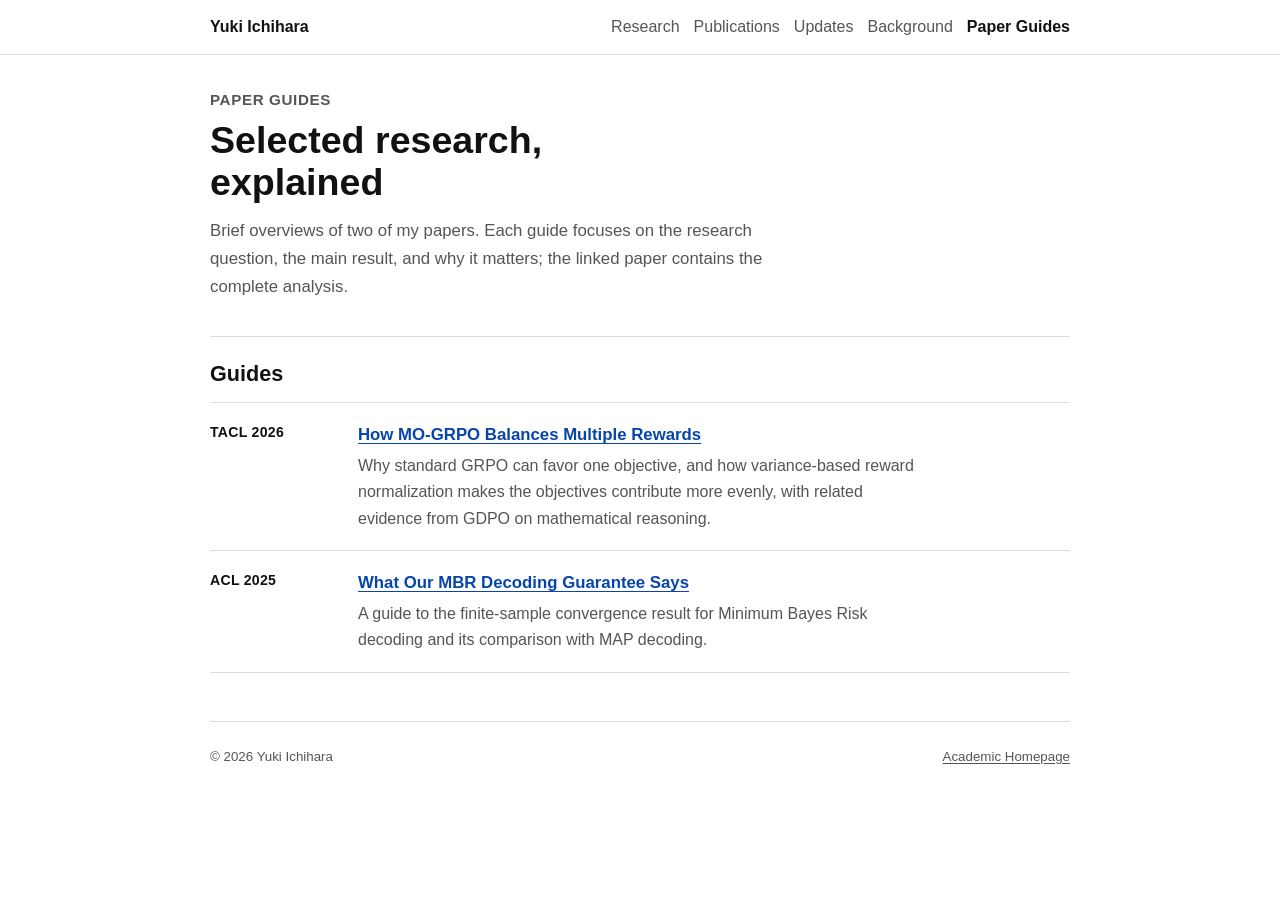
==== commit c070b5ed: "add" ====
--- a/blog/index.html
+++ b/blog/index.html
@@ -5,49 +5,75 @@
   <meta name="viewport" content="width=device-width, initial-scale=1" />
   <meta
     name="description"
-    content="Research notes by Yuki Ichihara on language model alignment, decoding, and reinforcement learning."
+    content="Plain-language guides to selected papers by Yuki Ichihara on language model decoding and multi-objective alignment."
   />
-  <title>Notes | Yuki Ichihara</title>
+  <meta name="author" content="Yuki Ichihara" />
+  <meta name="theme-color" content="#ffffff" />
+  <title>Paper Guides | Yuki Ichihara</title>
   <link rel="stylesheet" href="../site.css" />
+  <meta property="og:title" content="Paper Guides | Yuki Ichihara" />
+  <meta
+    property="og:description"
+    content="Plain-language guides to selected papers on MBR decoding and multi-objective GRPO."
+  />
+  <meta property="og:type" content="website" />
+  <meta name="twitter:card" content="summary" />
 </head>
 <body>
   <header class="site-header">
     <div class="shell header-row">
       <a class="site-title" href="../index.en.html">Yuki Ichihara</a>
       <nav class="site-nav" aria-label="Primary navigation">
-        <a href="../index.en.html#news">News</a>
+        <a href="../index.en.html#research">Research</a>
         <a href="../index.en.html#publications">Publications</a>
+        <a href="../index.en.html#updates">Updates</a>
         <a href="../index.en.html#background">Background</a>
-        <a href="../index.en.html#contact">Contact</a>
+        <a href="index.html" aria-current="page">Paper Guides</a>
       </nav>
     </div>
   </header>
 
   <main class="shell">
-    <section class="intro">
-      <div>
-        <h1>Notes</h1>
-        <p>Short notes on alignment, decoding, and reinforcement learning.</p>
-      </div>
+    <section class="notes-intro">
+      <p class="intro-role">Paper Guides</p>
+      <h1>Selected research, explained</h1>
+      <p class="notes-lede">
+        Brief overviews of two of my papers. Each guide focuses on the research question,
+        the main result, and why it matters; the linked paper contains the complete analysis.
+      </p>
     </section>
 
     <section>
-      <h2>Latest Posts</h2>
-      <div class="dated-list">
-        <p>
-          <time>Apr 10, 2025</time>
-          <a href="post-deep-rl.html">Deep Reinforcement Learning Tips</a>
-        </p>
-        <p>
-          <time>Mar 15, 2025</time>
-          <a href="post-mbr.html">MBR Decoding Explained</a>
-        </p>
+      <h2>Guides</h2>
+      <div class="note-list">
+        <article class="note-card">
+          <p class="note-label">TACL 2026</p>
+          <div>
+            <h3><a href="post-mo-grpo.html">How MO-GRPO Balances Multiple Rewards</a></h3>
+            <p>
+              Why standard GRPO can favor one objective, and how variance-based reward
+              normalization makes the objectives contribute more evenly, with related evidence
+              from GDPO on mathematical reasoning.
+            </p>
+          </div>
+        </article>
+        <article class="note-card">
+          <p class="note-label">ACL 2025</p>
+          <div>
+            <h3><a href="post-mbr.html">What Our MBR Decoding Guarantee Says</a></h3>
+            <p>
+              A guide to the finite-sample convergence result for Minimum Bayes Risk decoding
+              and its comparison with MAP decoding.
+            </p>
+          </div>
+        </article>
       </div>
     </section>
   </main>
 
   <footer class="site-footer shell">
     <small>&copy; 2026 Yuki Ichihara</small>
+    <small><a href="../index.en.html">Academic Homepage</a></small>
   </footer>
 </body>
 </html>
--- a/site.css
+++ b/site.css
@@ -4,6 +4,7 @@
   --muted: #555555;
   --link: #0645ad;
   --border: #dddddd;
+  --surface: #f7f8fa;
   --shell: 860px;
 }
 
@@ -47,6 +48,7 @@
 }
 
 .site-header {
+  background: var(--bg);
   border-bottom: 1px solid var(--border);
 }
 
@@ -79,6 +81,11 @@
   color: var(--link);
 }
 
+.site-nav a[aria-current="page"] {
+  color: var(--text);
+  font-weight: 700;
+}
+
 main {
   padding: 32px 0 24px;
 }
@@ -86,6 +93,7 @@
 section {
   padding: 24px 0;
   border-top: 1px solid var(--border);
+  scroll-margin-top: 24px;
 }
 
 main > section:first-child {
@@ -115,8 +123,9 @@
 }
 
 h2 {
-  margin-bottom: 12px;
-  font-size: 1.25rem;
+  margin-bottom: 14px;
+  font-size: 1.35rem;
+  line-height: 1.25;
 }
 
 h3 {
@@ -135,6 +144,19 @@
 .portrait {
   width: 180px;
   border: 1px solid var(--border);
+}
+
+.intro-role {
+  margin-bottom: 8px;
+  color: var(--muted);
+  font-size: 0.95rem;
+  font-weight: 700;
+  letter-spacing: 0.04em;
+  text-transform: uppercase;
+}
+
+.intro-lede {
+  font-size: 1.05rem;
 }
 
 .link-row {
@@ -143,6 +165,78 @@
   gap: 10px 16px;
 }
 
+.link-row a,
+.research-links a {
+  font-weight: 600;
+}
+
+.section-heading {
+  display: grid;
+  grid-template-columns: 160px minmax(0, 1fr);
+  gap: 24px;
+  margin-bottom: 18px;
+}
+
+.section-heading h2,
+.section-heading p {
+  margin-bottom: 0;
+}
+
+.section-heading p {
+  max-width: 62ch;
+  color: var(--muted);
+}
+
+.section-heading-compact {
+  margin-bottom: 14px;
+}
+
+.research-grid {
+  display: grid;
+  grid-template-columns: repeat(3, minmax(0, 1fr));
+  gap: 12px;
+}
+
+.research-card {
+  padding: 18px;
+  background: var(--surface);
+  border: 1px solid var(--border);
+}
+
+.research-card h3 {
+  margin: 6px 0 8px;
+  font-size: 1.05rem;
+  line-height: 1.35;
+}
+
+.research-card p {
+  margin-bottom: 12px;
+  color: var(--muted);
+  font-size: 0.94rem;
+  line-height: 1.55;
+}
+
+.research-card p:last-child {
+  margin-bottom: 0;
+}
+
+.research-number {
+  color: var(--link);
+  font-size: 0.78rem;
+  font-weight: 800;
+  letter-spacing: 0.08em;
+}
+
+.research-links {
+  display: flex;
+  flex-wrap: wrap;
+  gap: 4px 12px;
+}
+
+.research-links a {
+  font-size: 0.9rem;
+}
+
 .dated-list {
   display: grid;
   gap: 10px;
@@ -166,8 +260,9 @@
 }
 
 .publication-list li {
-  margin-bottom: 14px;
+  margin-bottom: 20px;
   padding-left: 4px;
+  scroll-margin-top: 24px;
 }
 
 .publication-list li:last-child {
@@ -209,6 +304,64 @@
   margin-left: 8px;
 }
 
+.publication-details {
+  margin-top: 6px;
+  color: var(--muted);
+  font-size: 0.95rem;
+  line-height: 1.55;
+}
+
+.publication-details summary {
+  width: fit-content;
+  color: var(--link);
+  cursor: pointer;
+  font-weight: 600;
+}
+
+.publication-details summary:hover {
+  text-decoration: underline;
+  text-underline-offset: 0.18em;
+}
+
+.publication-details summary:focus-visible {
+  outline: 2px solid var(--link);
+  outline-offset: 3px;
+}
+
+.publication-details[open] summary {
+  margin-bottom: 4px;
+}
+
+.publication-details p {
+  max-width: 72ch;
+  margin: 0;
+}
+
+.publication-figure {
+  max-width: 760px;
+  margin: 14px 0 2px;
+  padding: 10px;
+  background: #fafafa;
+  border: 1px solid var(--border);
+}
+
+.publication-figure-narrow {
+  max-width: 560px;
+}
+
+.publication-figure img {
+  width: 100%;
+  height: auto;
+  background: var(--bg);
+}
+
+.publication-figure figcaption {
+  margin-top: 8px;
+  color: var(--muted);
+  font-size: 0.85rem;
+  line-height: 1.4;
+}
+
 .two-column {
   display: grid;
   grid-template-columns: repeat(2, minmax(0, 1fr));
@@ -216,9 +369,17 @@
 }
 
 .site-footer {
+  display: flex;
+  flex-wrap: wrap;
+  justify-content: space-between;
+  gap: 8px 20px;
   padding: 24px 0 36px;
   color: var(--muted);
   border-top: 1px solid var(--border);
+}
+
+.site-footer a {
+  color: inherit;
 }
 
 .article-shell {
@@ -260,10 +421,66 @@
   color: var(--muted);
 }
 
+.notes-intro {
+  max-width: 720px;
+}
+
+.notes-intro h1 {
+  max-width: 18ch;
+}
+
+.notes-lede {
+  max-width: 62ch;
+  color: var(--muted);
+  font-size: 1.05rem;
+}
+
+.note-list {
+  border-top: 1px solid var(--border);
+}
+
+.note-card {
+  display: grid;
+  grid-template-columns: 130px minmax(0, 1fr);
+  gap: 18px;
+  padding: 18px 0;
+  border-bottom: 1px solid var(--border);
+}
+
+.note-card h3 {
+  margin: 0 0 4px;
+  font-size: 1.05rem;
+}
+
+.note-card p {
+  max-width: 64ch;
+  margin: 0;
+  color: var(--muted);
+}
+
+.note-card .note-label {
+  color: var(--text);
+  font-size: 0.88rem;
+  font-weight: 700;
+  letter-spacing: 0.02em;
+}
+
+.article-source {
+  margin-top: 30px;
+  padding-top: 18px;
+  border-top: 1px solid var(--border);
+}
+
 @media (max-width: 700px) {
   .intro,
   .two-column,
+  .section-heading,
+  .note-card,
   .dated-list p {
+    grid-template-columns: 1fr;
+  }
+
+  .research-grid {
     grid-template-columns: 1fr;
   }
 
@@ -279,4 +496,12 @@
   .portrait {
     width: 150px;
   }
-}
+
+  .publication-figure {
+    padding: 6px;
+  }
+
+  .section-heading {
+    gap: 4px;
+  }
+}
